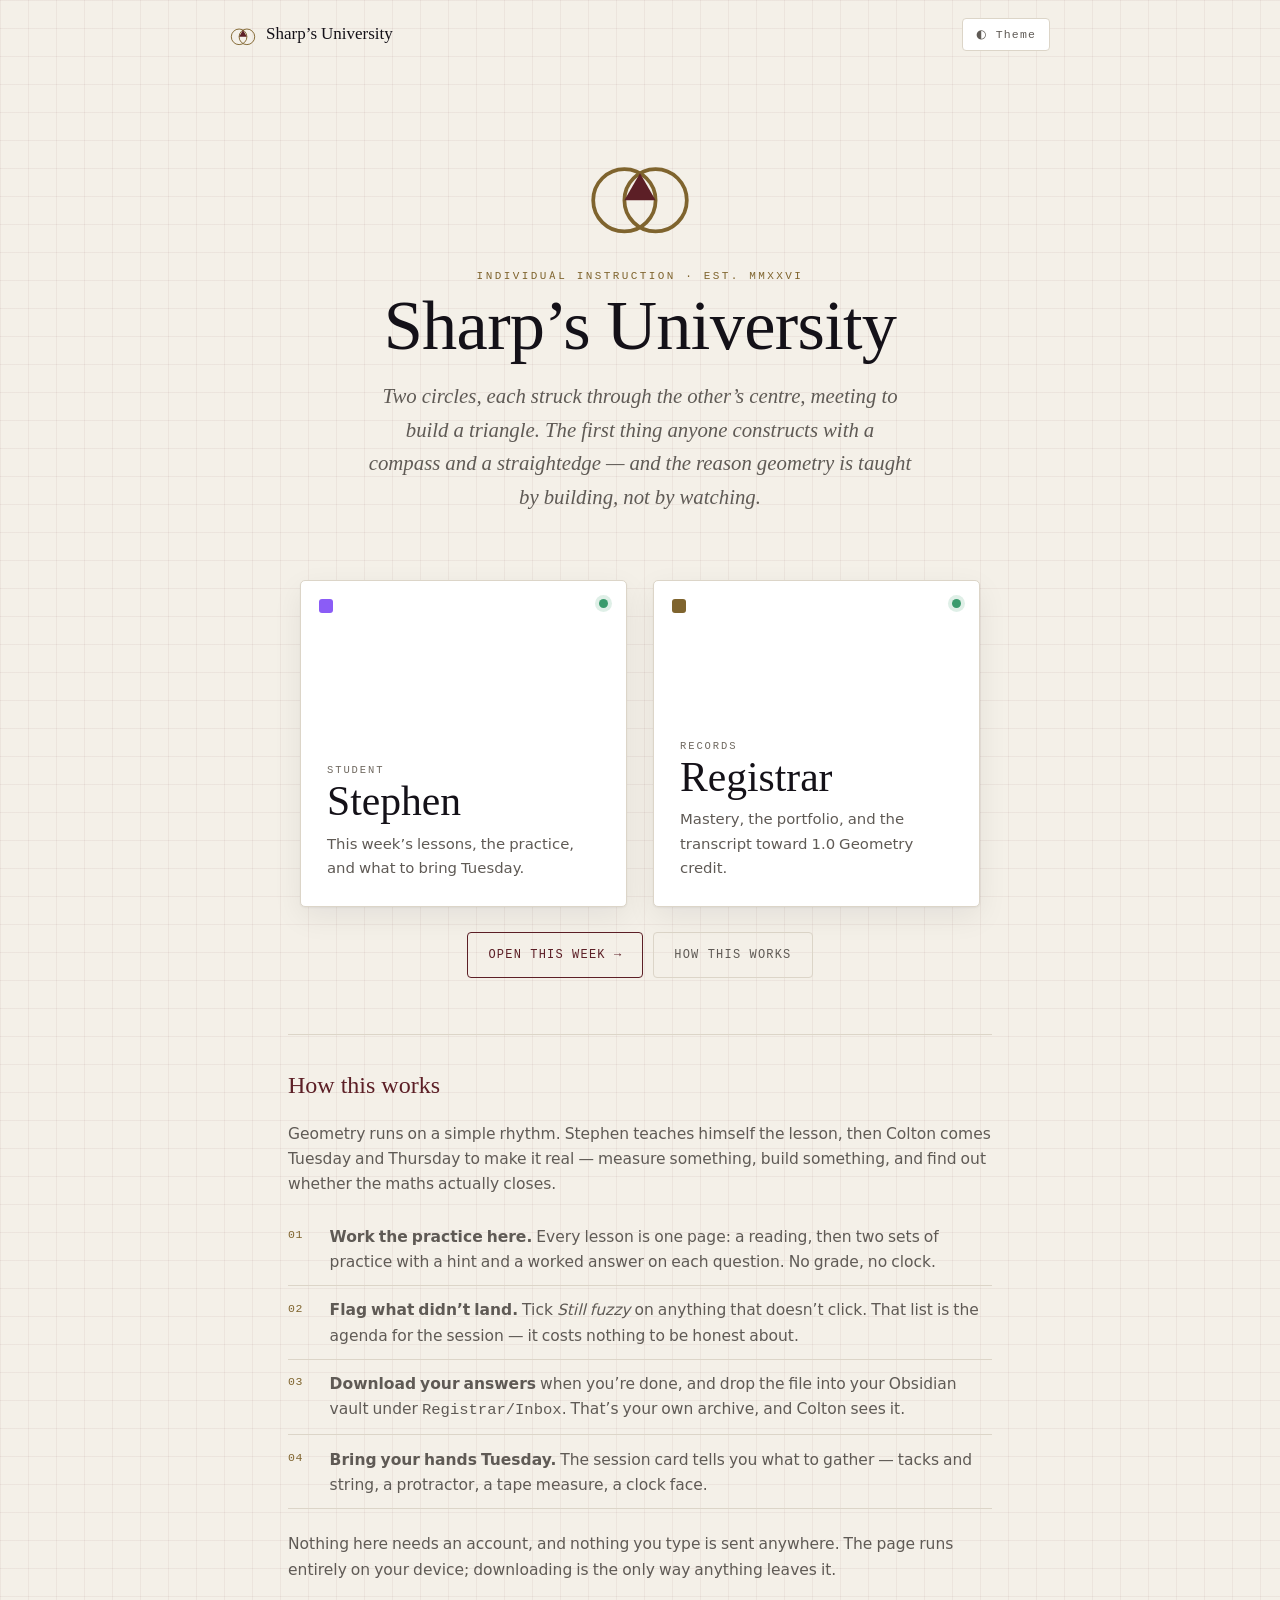
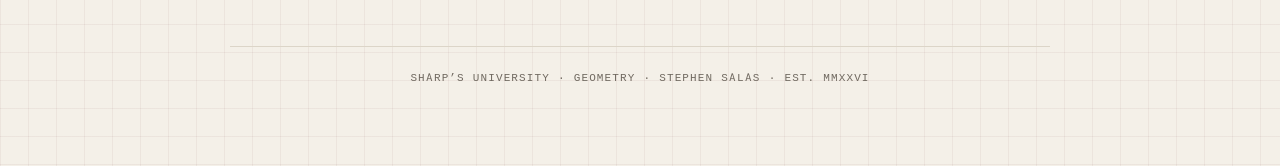
==== index.html @ f97bb742 "Sharp's University: door page, Stephen's week view, Registrar, and the first four lessons The site i" ====
<!doctype html>
<html lang="en">
<head>
<meta charset="utf-8">
<meta name="viewport" content="width=device-width,initial-scale=1">
<title>Sharp's University</title>
<meta name="description" content="Sharp's University — individual instruction. Geometry, for Stephen Salas.">
<meta name="theme-color" content="#5c1f26">
<link rel="icon" href="assets/su-mark.svg" type="image/svg+xml">
<link rel="stylesheet" href="assets/su.css">
</head>
<body>
<div class="wrap">

  <div class="topbar">
    <a class="brandline" href="./">
      <svg viewBox="0 0 100 100" aria-hidden="true">
        <circle cx="35" cy="57" r="30" fill="none" stroke="var(--accent)" stroke-width="3.6"/>
        <circle cx="65" cy="57" r="30" fill="none" stroke="var(--accent)" stroke-width="3.6"/>
        <path d="M35 57 L65 57 L50 31.02 Z" fill="var(--primary)"/>
      </svg>
      <b>Sharp&rsquo;s University</b>
    </a>
    <button class="themebtn" id="themebtn">◐ Theme</button>
  </div>

  <header class="mast">
    <svg class="mark" viewBox="0 0 100 100" role="img" aria-label="Sharp's University">
      <circle cx="35" cy="57" r="30" fill="none" stroke="var(--accent)" stroke-width="3.6"/>
      <circle cx="65" cy="57" r="30" fill="none" stroke="var(--accent)" stroke-width="3.6"/>
      <path d="M35 57 L65 57 L50 31.02 Z" fill="var(--primary)"/>
    </svg>
    <div class="eyebrow">Individual Instruction &middot; Est. MMXXVI</div>
    <h1>Sharp&rsquo;s University</h1>
    <p class="lede">Two circles, each struck through the other&rsquo;s centre, meeting to build a triangle.
      The first thing anyone constructs with a compass and a straightedge &mdash; and the reason
      geometry is taught by building, not by watching.</p>
  </header>

  <nav class="doors" aria-label="Choose a door">
    <a class="door door--student" href="stephen/">
      <span class="state" aria-hidden="true"></span>
      <span class="kick">Student</span>
      <span class="name">Stephen</span>
      <span class="desc">This week&rsquo;s lessons, the practice, and what to bring Tuesday.</span>
    </a>
    <a class="door door--registrar" href="registrar/">
      <span class="state" aria-hidden="true"></span>
      <span class="kick">Records</span>
      <span class="name">Registrar</span>
      <span class="desc">Mastery, the portfolio, and the transcript toward 1.0 Geometry credit.</span>
    </a>
  </nav>

  <div class="btnrow">
    <a class="btn" href="stephen/">Open this week &rarr;</a>
    <a class="btn btn--quiet" href="#how">How this works</a>
  </div>

  <section class="note" id="how">
    <h2>How this works</h2>
    <p>Geometry runs on a simple rhythm. Stephen teaches himself the lesson, then Colton comes
      Tuesday and Thursday to make it real &mdash; measure something, build something, and find out
      whether the maths actually closes.</p>
    <ol class="steps">
      <li><b>Work the practice here.</b> Every lesson is one page: a reading, then two sets of
        practice with a hint and a worked answer on each question. No grade, no clock.</li>
      <li><b>Flag what didn&rsquo;t land.</b> Tick <i>Still fuzzy</i> on anything that doesn&rsquo;t click.
        That list is the agenda for the session &mdash; it costs nothing to be honest about.</li>
      <li><b>Download your answers</b> when you&rsquo;re done, and drop the file into your Obsidian
        vault under <code>Registrar/Inbox</code>. That&rsquo;s your own archive, and Colton sees it.</li>
      <li><b>Bring your hands Tuesday.</b> The session card tells you what to gather &mdash; tacks and
        string, a protractor, a tape measure, a clock face.</li>
    </ol>
    <p style="margin-top:1.4rem">Nothing here needs an account, and nothing you type is sent anywhere.
      The page runs entirely on your device; downloading is the only way anything leaves it.</p>
  </section>

  <footer>SHARP&rsquo;S UNIVERSITY &middot; GEOMETRY &middot; STEPHEN SALAS &middot; EST. MMXXVI</footer>
</div>

<script>
(function () {
  var root = document.documentElement, btn = document.getElementById('themebtn');
  // remember the choice across pages; harmless if storage is unavailable
  try { var saved = localStorage.getItem('su-theme'); if (saved) root.setAttribute('data-theme', saved); } catch (e) {}
  btn.addEventListener('click', function () {
    var cur = root.getAttribute('data-theme') ||
      (matchMedia('(prefers-color-scheme:dark)').matches ? 'dark' : 'light');
    var next = cur === 'dark' ? 'light' : 'dark';
    root.setAttribute('data-theme', next);
    try { localStorage.setItem('su-theme', next); } catch (e) {}
  });
})();
</script>
</body>
</html>
---- assets/su.css ----
/* ============================================================================
 * SHARP'S UNIVERSITY — site stylesheet
 *
 * The public mirror of the vault. Same law, same palette, same faces, so a
 * student who opens the site and a student who opens Obsidian are looking at
 * one school — squares are identity, circles are state, oxblood is constant and
 * the course hue is the variable.
 *
 * Every colour here is the contrast-verified set: --ink, --muted, --faint,
 * --primary, --accent all clear 4.5:1 on both --paper and --surface, in both
 * themes. Brass has two values because it has two grounds.
 * ========================================================================== */

@font-face { font-family:"Spectral"; src:url("fonts/spectral.woff2") format("woff2"); font-weight:200 800; font-display:swap; }
@font-face { font-family:"Inter";    src:url("fonts/inter.woff2")    format("woff2"); font-weight:100 900; font-display:swap; }
@font-face { font-family:"DM Mono";  src:url("fonts/dm-mono.woff2")  format("woff2"); font-weight:300 500; font-display:swap; }

:root{
  --paper:#f4f0e8; --surface:#fff; --surface-2:#ede8dc;
  --ink:#141118; --muted:#5f5a55; --faint:#706960;
  --primary:#5c1f26; --accent:#7f642e; --accent-soft:#f0e7d3;
  --line:#dcd5c8; --grid:rgba(92,31,38,.055);
  --course:#8b5cf6;
  --shadow:0 1px 2px rgba(20,17,24,.05),0 10px 30px rgba(20,17,24,.07);
  --serif:"Spectral",Georgia,serif;
  --sans:"Inter",ui-sans-serif,system-ui,-apple-system,sans-serif;
  --mono:"DM Mono",ui-monospace,Consolas,monospace;
  --ease:cubic-bezier(.22,.61,.36,1);
}
@media (prefers-color-scheme: dark){
  :root{
    --paper:#0d1322; --surface:#171e30; --surface-2:#1e2739;
    --ink:#f2efea; --muted:#9a938c; --faint:#8b8579;
    --primary:#d4b063; --accent:#d98892; --accent-soft:#31191d;
    --line:#2c3644; --grid:rgba(212,176,99,.06);
    --shadow:0 1px 2px rgba(0,0,0,.3),0 12px 34px rgba(0,0,0,.35);
  }
}
:root[data-theme="dark"]{
  --paper:#0d1322; --surface:#171e30; --surface-2:#1e2739;
  --ink:#f2efea; --muted:#9a938c; --faint:#8b8579;
  --primary:#d4b063; --accent:#d98892; --accent-soft:#31191d;
  --line:#2c3644; --grid:rgba(212,176,99,.06);
}
:root[data-theme="light"]{
  --paper:#f4f0e8; --surface:#fff; --surface-2:#ede8dc;
  --ink:#141118; --muted:#5f5a55; --faint:#706960;
  --primary:#5c1f26; --accent:#7f642e; --accent-soft:#f0e7d3;
  --line:#dcd5c8; --grid:rgba(92,31,38,.055);
}

*{box-sizing:border-box}
html{-webkit-text-size-adjust:100%;scroll-behavior:smooth}
body{
  margin:0; min-height:100vh;
  background:var(--paper); color:var(--ink);
  font-family:var(--sans); line-height:1.62;
  background-image:
    linear-gradient(var(--grid) 1px,transparent 1px),
    linear-gradient(90deg,var(--grid) 1px,transparent 1px);
  background-size:28px 28px;
  -webkit-font-smoothing:antialiased;
}
img,svg{max-width:100%}
.wrap{max-width:900px;margin:0 auto;padding:0 clamp(18px,5vw,40px) 5rem}

/* chrome */
.topbar{display:flex;justify-content:space-between;align-items:center;padding:18px 0}
.brandline{display:flex;align-items:center;gap:10px;text-decoration:none;color:inherit}
.brandline svg{width:26px;height:26px;flex:0 0 auto}
.brandline b{font-family:var(--serif);font-weight:400;font-size:17px;color:var(--ink)}
.themebtn{font-family:var(--mono);font-size:11.5px;letter-spacing:.1em;color:var(--muted);
  background:var(--surface);border:1px solid var(--line);border-radius:4px;padding:8px 13px;cursor:pointer}
.themebtn:hover{color:var(--primary);border-color:var(--primary)}

/* masthead */
.mast{text-align:center;padding:clamp(2rem,7vw,4.5rem) 0 1rem}
.mast .mark{width:clamp(76px,13vw,104px);height:auto;margin:0 auto 1.4rem;display:block}
.eyebrow{font-family:var(--mono);font-size:11px;letter-spacing:.22em;text-transform:uppercase;color:var(--accent)}
h1{font-family:var(--serif);font-weight:400;font-size:clamp(2.6rem,7vw,4.4rem);line-height:1.02;
  margin:.5rem 0 .3rem;letter-spacing:-.01em}
.lede{font-family:var(--serif);font-style:italic;font-size:clamp(1.05rem,2.2vw,1.3rem);
  color:var(--muted);max-width:34rem;margin:1rem auto 0}

/* doors — square = identity, circle = state */
.doors{display:grid;grid-template-columns:repeat(auto-fit,minmax(240px,1fr));
  gap:clamp(14px,2.6vw,26px);max-width:680px;margin:3rem auto 1rem}
.door{
  position:relative;aspect-ratio:1/1;display:flex;flex-direction:column;justify-content:flex-end;
  padding:clamp(18px,2.4vw,26px);text-decoration:none;color:inherit;
  background:var(--surface);border:1px solid var(--line);border-radius:5px;box-shadow:var(--shadow);
  transition:transform .35s var(--ease),border-color .3s ease,box-shadow .3s ease;
}
.door:hover{transform:translateY(-5px);border-color:var(--accent-c,var(--primary));
  box-shadow:0 0 0 1px var(--accent-c,var(--primary)),0 22px 48px -22px var(--accent-c,var(--primary))}
.door::before{content:"";position:absolute;top:18px;left:18px;width:14px;height:14px;
  border-radius:3px;background:var(--accent-c,var(--primary))}       /* identity */
.door .state{position:absolute;top:18px;right:18px;width:9px;height:9px;border-radius:50%;
  background:#3a9b6d;box-shadow:0 0 0 4px rgba(58,155,109,.16)}      /* state */
.door .kick{font-family:var(--mono);font-size:10.5px;letter-spacing:.18em;text-transform:uppercase;color:var(--faint)}
.door .name{font-family:var(--serif);font-weight:400;font-size:clamp(1.9rem,4vw,2.6rem);line-height:1.05;margin-top:.15rem}
.door .desc{color:var(--muted);font-size:.93rem;margin-top:.45rem}
.door--student{--accent-c:var(--course)}
.door--registrar{--accent-c:var(--accent)}

/* buttons + sections */
.btnrow{display:flex;justify-content:center;gap:10px;flex-wrap:wrap;margin-top:1.6rem}
.btn{font-family:var(--mono);font-size:12px;letter-spacing:.1em;text-transform:uppercase;text-decoration:none;
  color:var(--primary);border:1px solid var(--primary);border-radius:4px;padding:12px 20px;
  transition:background .2s ease,color .2s ease}
.btn:hover{background:var(--primary);color:var(--paper)}
.btn--quiet{color:var(--muted);border-color:var(--line)}
.btn--quiet:hover{background:none;color:var(--primary);border-color:var(--primary)}

.note{max-width:44rem;margin:3.5rem auto 0;padding-top:2rem;border-top:1px solid var(--line);color:var(--muted);font-size:.97rem}
.note h2{font-family:var(--serif);font-weight:400;font-size:1.5rem;color:var(--primary);margin:0 0 .6rem}
.steps{list-style:none;padding:0;counter-reset:s;margin:1rem 0 0}
.steps li{counter-increment:s;position:relative;padding:.7rem 0 .7rem 2.6rem;border-bottom:1px solid var(--line)}
.steps li::before{content:counter(s,decimal-leading-zero);position:absolute;left:0;top:.85rem;
  font-family:var(--mono);font-size:11.5px;color:var(--accent);letter-spacing:.06em}

footer{margin-top:4rem;padding-top:1.4rem;border-top:1px solid var(--line);
  font-family:var(--mono);font-size:11px;letter-spacing:.1em;color:var(--faint);text-align:center}

@media print{
  body{background:#fff}
  .themebtn,.doors,.btnrow{display:none}
}
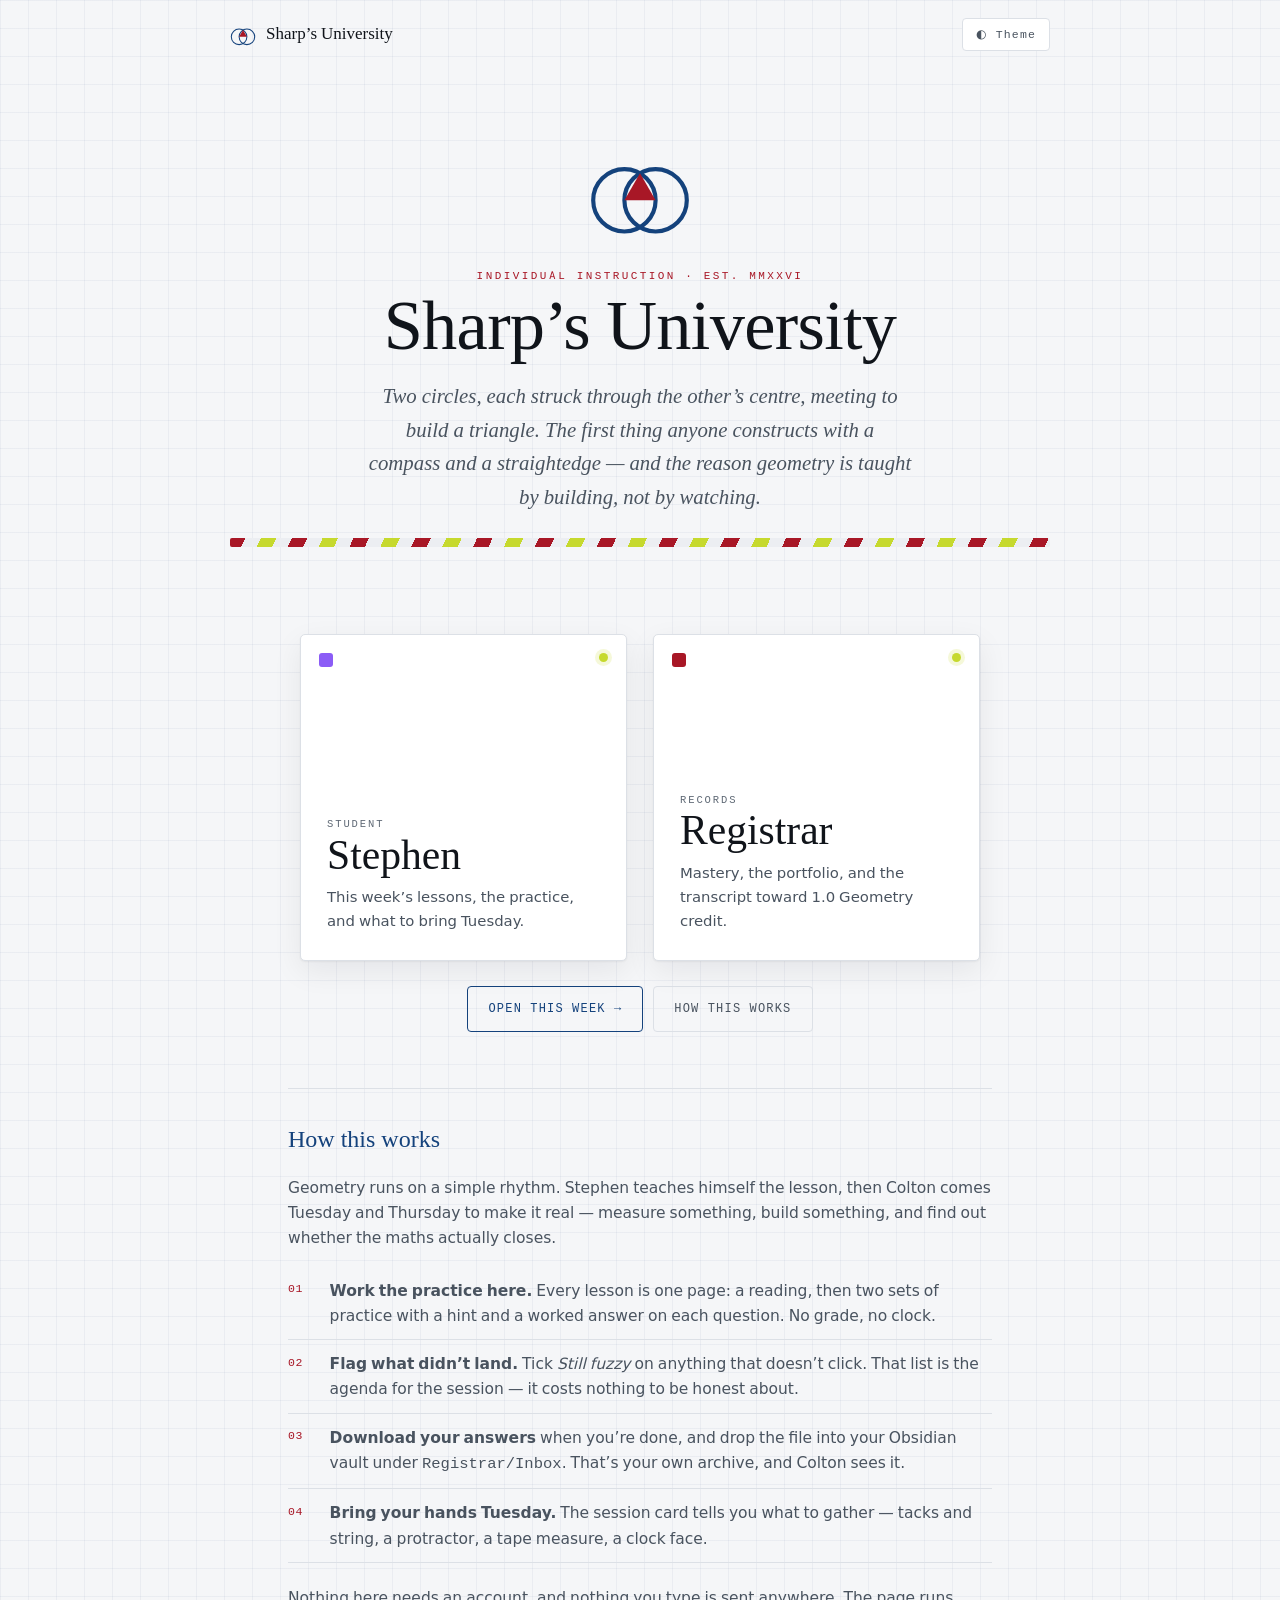
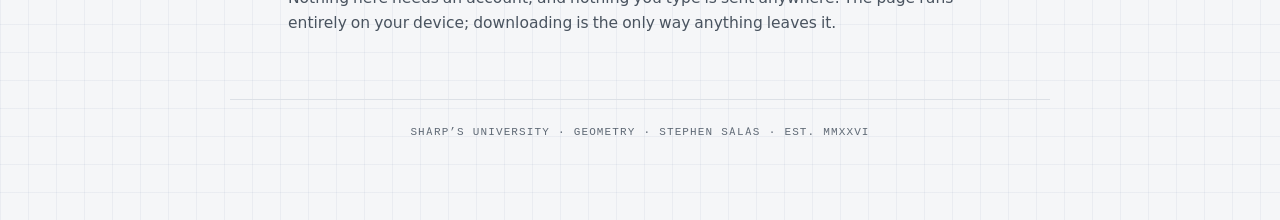
==== commit 96eff2b4: "Rebrand: first-responder palette — duty black, signal blue, alarm red, hi-vis Oxblood and brass are " ====
--- a/index.html
+++ b/index.html
@@ -5,7 +5,7 @@
 <meta name="viewport" content="width=device-width,initial-scale=1">
 <title>Sharp's University</title>
 <meta name="description" content="Sharp's University — individual instruction. Geometry, for Stephen Salas.">
-<meta name="theme-color" content="#5c1f26">
+<meta name="theme-color" content="#14427c">
 <link rel="icon" href="assets/su-mark.svg" type="image/svg+xml">
 <link rel="stylesheet" href="assets/su.css">
 </head>
@@ -15,9 +15,9 @@
   <div class="topbar">
     <a class="brandline" href="./">
       <svg viewBox="0 0 100 100" aria-hidden="true">
-        <circle cx="35" cy="57" r="30" fill="none" stroke="var(--accent)" stroke-width="3.6"/>
-        <circle cx="65" cy="57" r="30" fill="none" stroke="var(--accent)" stroke-width="3.6"/>
-        <path d="M35 57 L65 57 L50 31.02 Z" fill="var(--primary)"/>
+        <circle cx="35" cy="57" r="30" fill="none" stroke="var(--primary)" stroke-width="4"/>
+        <circle cx="65" cy="57" r="30" fill="none" stroke="var(--primary)" stroke-width="4"/>
+        <path d="M35 57 L65 57 L50 31.02 Z" fill="var(--accent)"/>
       </svg>
       <b>Sharp&rsquo;s University</b>
     </a>
@@ -26,15 +26,16 @@
 
   <header class="mast">
     <svg class="mark" viewBox="0 0 100 100" role="img" aria-label="Sharp's University">
-      <circle cx="35" cy="57" r="30" fill="none" stroke="var(--accent)" stroke-width="3.6"/>
-      <circle cx="65" cy="57" r="30" fill="none" stroke="var(--accent)" stroke-width="3.6"/>
-      <path d="M35 57 L65 57 L50 31.02 Z" fill="var(--primary)"/>
+      <circle cx="35" cy="57" r="30" fill="none" stroke="var(--primary)" stroke-width="4"/>
+      <circle cx="65" cy="57" r="30" fill="none" stroke="var(--primary)" stroke-width="4"/>
+      <path d="M35 57 L65 57 L50 31.02 Z" fill="var(--accent)"/>
     </svg>
     <div class="eyebrow">Individual Instruction &middot; Est. MMXXVI</div>
     <h1>Sharp&rsquo;s University</h1>
     <p class="lede">Two circles, each struck through the other&rsquo;s centre, meeting to build a triangle.
       The first thing anyone constructs with a compass and a straightedge &mdash; and the reason
       geometry is taught by building, not by watching.</p>
+  <div class="chev"></div>
   </header>
 
   <nav class="doors" aria-label="Choose a door">
--- a/assets/su.css
+++ b/assets/su.css
@@ -3,12 +3,14 @@
  *
  * The public mirror of the vault. Same law, same palette, same faces, so a
  * student who opens the site and a student who opens Obsidian are looking at
- * one school — squares are identity, circles are state, oxblood is constant and
+ * one school — squares are identity, circles are state, duty black leads and
  * the course hue is the variable.
  *
- * Every colour here is the contrast-verified set: --ink, --muted, --faint,
- * --primary, --accent all clear 4.5:1 on both --paper and --surface, in both
- * themes. Brass has two values because it has two grounds.
+ * First-responder palette: duty black #0E1116, signal blue #14427C, alarm red
+ * #A81726, hi-vis #C6D92E. Black-led with hi-vis is what keeps this clear of
+ * ALA's navy + red rather than reading as a sub-brand of it. Every value is
+ * contrast-verified on both grounds in both themes; hi-vis is an accent and a
+ * fill, never a field.
  * ========================================================================== */
 
 @font-face { font-family:"Spectral"; src:url("fonts/spectral.woff2") format("woff2"); font-weight:200 800; font-display:swap; }
@@ -16,11 +18,11 @@
 @font-face { font-family:"DM Mono";  src:url("fonts/dm-mono.woff2")  format("woff2"); font-weight:300 500; font-display:swap; }
 
 :root{
-  --paper:#f4f0e8; --surface:#fff; --surface-2:#ede8dc;
-  --ink:#141118; --muted:#5f5a55; --faint:#706960;
-  --primary:#5c1f26; --accent:#7f642e; --accent-soft:#f0e7d3;
-  --line:#dcd5c8; --grid:rgba(92,31,38,.055);
-  --course:#8b5cf6;
+  --paper:#f5f6f8; --surface:#fff; --surface-2:#eceef2;
+  --ink:#10141a; --muted:#49535f; --faint:#5f6975;
+  --primary:#14427c; --accent:#a81726; --accent-soft:#f7e4e6;
+  --line:#dce0e6; --grid:rgba(20,66,124,.05);
+  --course:#8b5cf6; --hivis:#c6d92e; --hivis-ink:#4f5806;
   --shadow:0 1px 2px rgba(20,17,24,.05),0 10px 30px rgba(20,17,24,.07);
   --serif:"Spectral",Georgia,serif;
   --sans:"Inter",ui-sans-serif,system-ui,-apple-system,sans-serif;
@@ -29,25 +31,31 @@
 }
 @media (prefers-color-scheme: dark){
   :root{
-    --paper:#0d1322; --surface:#171e30; --surface-2:#1e2739;
-    --ink:#f2efea; --muted:#9a938c; --faint:#8b8579;
-    --primary:#d4b063; --accent:#d98892; --accent-soft:#31191d;
-    --line:#2c3644; --grid:rgba(212,176,99,.06);
+    --paper:#0e1116; --surface:#171c24; --surface-2:#1f2530;
+    --ink:#eaeef3; --muted:#97a2b0; --faint:#828d9b;
+    --primary:#7fb2ff; --accent:#ff7a7a; --accent-soft:#2a1618;
+    --line:#242c38; --grid:rgba(127,178,255,.06); --hivis:#d8e64a; --hivis-ink:#0e1116;
     --shadow:0 1px 2px rgba(0,0,0,.3),0 12px 34px rgba(0,0,0,.35);
   }
 }
 :root[data-theme="dark"]{
-  --paper:#0d1322; --surface:#171e30; --surface-2:#1e2739;
-  --ink:#f2efea; --muted:#9a938c; --faint:#8b8579;
-  --primary:#d4b063; --accent:#d98892; --accent-soft:#31191d;
-  --line:#2c3644; --grid:rgba(212,176,99,.06);
+  --paper:#0e1116; --surface:#171c24; --surface-2:#1f2530;
+  --ink:#eaeef3; --muted:#97a2b0; --faint:#828d9b;
+  --primary:#7fb2ff; --accent:#ff7a7a; --accent-soft:#2a1618;
+  --line:#242c38; --grid:rgba(127,178,255,.06); --hivis:#d8e64a; --hivis-ink:#0e1116;
 }
 :root[data-theme="light"]{
-  --paper:#f4f0e8; --surface:#fff; --surface-2:#ede8dc;
-  --ink:#141118; --muted:#5f5a55; --faint:#706960;
-  --primary:#5c1f26; --accent:#7f642e; --accent-soft:#f0e7d3;
-  --line:#dcd5c8; --grid:rgba(92,31,38,.055);
+  --paper:#f5f6f8; --surface:#fff; --surface-2:#eceef2;
+  --ink:#10141a; --muted:#49535f; --faint:#5f6975;
+  --primary:#14427c; --accent:#a81726; --accent-soft:#f7e4e6;
+  --line:#dce0e6; --grid:rgba(20,66,124,.05); --hivis:#c6d92e; --hivis-ink:#4f5806;
 }
+
+/* the chevron — apparatus striping, used as a rule. Never wallpaper. */
+.chev{height:9px;border-radius:2px;margin:1.4rem 0;
+  background:repeating-linear-gradient(115deg,
+    var(--accent) 0 14px, transparent 14px 28px, var(--hivis) 28px 42px, transparent 42px 56px),
+  var(--surface-2)}
 
 *{box-sizing:border-box}
 html{-webkit-text-size-adjust:100%;scroll-behavior:smooth}
@@ -96,12 +104,14 @@
 .door::before{content:"";position:absolute;top:18px;left:18px;width:14px;height:14px;
   border-radius:3px;background:var(--accent-c,var(--primary))}       /* identity */
 .door .state{position:absolute;top:18px;right:18px;width:9px;height:9px;border-radius:50%;
-  background:#3a9b6d;box-shadow:0 0 0 4px rgba(58,155,109,.16)}      /* state */
+  background:var(--hivis);box-shadow:0 0 0 4px rgba(198,217,46,.18)}      /* state */
 .door .kick{font-family:var(--mono);font-size:10.5px;letter-spacing:.18em;text-transform:uppercase;color:var(--faint)}
 .door .name{font-family:var(--serif);font-weight:400;font-size:clamp(1.9rem,4vw,2.6rem);line-height:1.05;margin-top:.15rem}
 .door .desc{color:var(--muted);font-size:.93rem;margin-top:.45rem}
 .door--student{--accent-c:var(--course)}
 .door--registrar{--accent-c:var(--accent)}
+.door--line{--accent-c:var(--hivis)}
+.door--turnin{--accent-c:var(--accent)}
 
 /* buttons + sections */
 .btnrow{display:flex;justify-content:center;gap:10px;flex-wrap:wrap;margin-top:1.6rem}
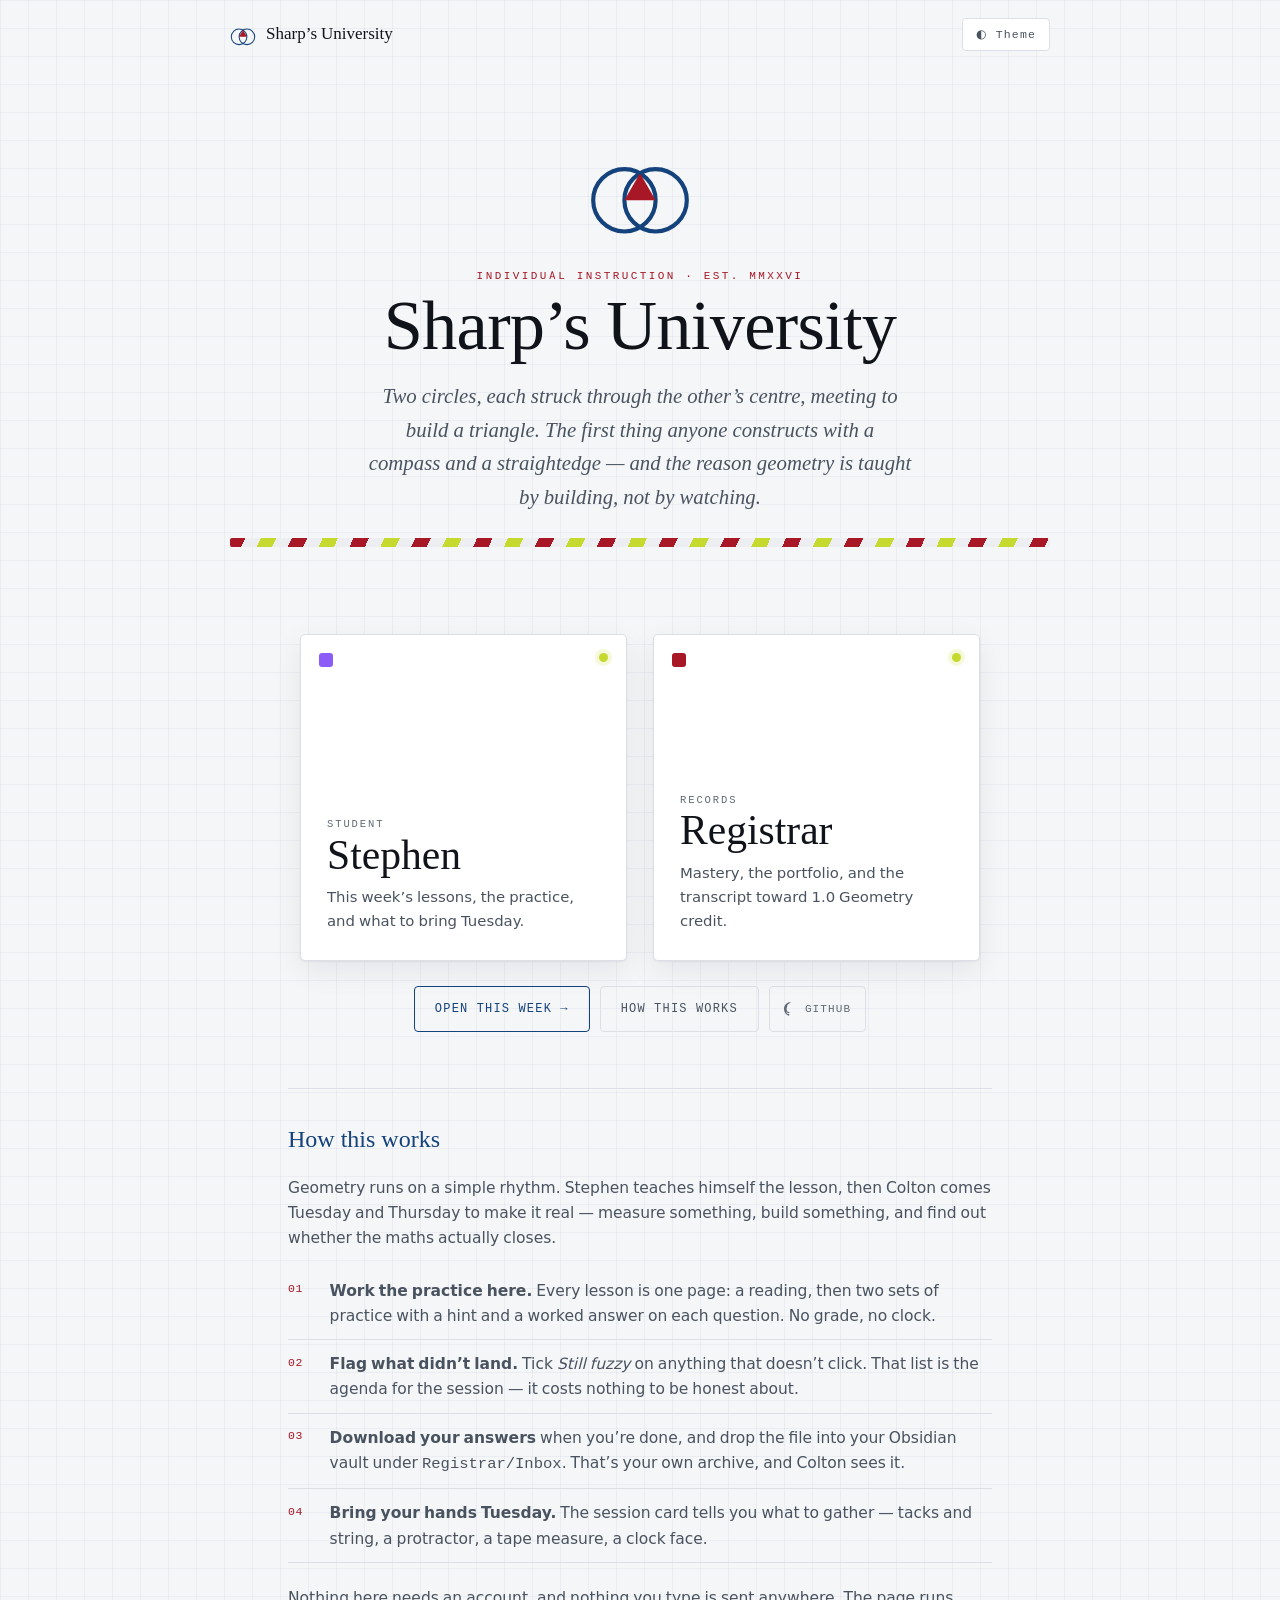
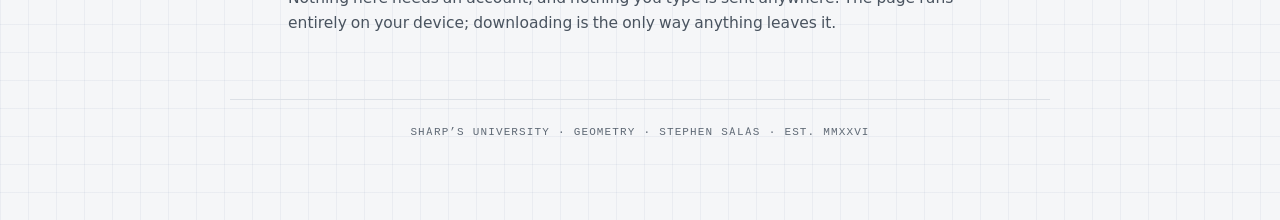
==== commit 30713f8e: "Door: small GitHub link back to the repo Kept deliberately quiet — it is for Colton, not for Stephen" ====
--- a/index.html
+++ b/index.html
@@ -56,6 +56,7 @@
   <div class="btnrow">
     <a class="btn" href="stephen/">Open this week &rarr;</a>
     <a class="btn btn--quiet" href="#how">How this works</a>
+    <a class="btn btn--repo" href="https://github.com/coltonsharpsconsulting-cloud/SharpsUniversity" target="_blank" rel="noopener" title="Source on GitHub"><svg viewBox="0 0 16 16" aria-hidden="true"><path d="M8 0C3.58 0 0 3.58 0 8c0 3.54 2.29 6.53 5.47 7.59.4.07.55-.17.55-.38 0-.19-.01-.82-.01-1.49-2.01.37-2.53-.49-2.69-.94-.09-.23-.48-.94-.82-1.13-.28-.15-.68-.52-.01-.53.63-.011.08.58 1.23.82.72 1.21 1.87.87 2.33.66.07-.52.28-.87.51-1.07-1.78-.2-3.64-.89-3.64-3.95 0-.87.31-1.59.82-2.15-.08-.2-.36-1.02.08-2.120 0 .67-.21 2.2.82a7.42 7.42 0 0 1 2-.27c.68 0 1.36.09 2 .27 1.53-1.04 2.2-.82 2.2-.82.44 1.1.16 1.92.08 2.12.51.56.82 1.27.82 2.15 0 3.07-1.87 3.75-3.65 3.95.29.25.54.73.54 1.48 0 1.07-.01 1.93-.01 2.2 0 .21.15.46.55.38A8.01 8.01 0 0 0 16 8c0-4.42-3.58-8-8-8Z"/></svg>GitHub</a>
   </div>
 
   <section class="note" id="how">
--- a/assets/su.css
+++ b/assets/su.css
@@ -120,6 +120,11 @@
   transition:background .2s ease,color .2s ease}
 .btn:hover{background:var(--primary);color:var(--paper)}
 .btn--quiet{color:var(--muted);border-color:var(--line)}
+/* the repo link — deliberately quiet. It is for Colton, not for Stephen. */
+.btn--repo{display:inline-flex;align-items:center;gap:7px;color:var(--faint);border-color:var(--line);
+  font-size:11px;padding:9px 14px}
+.btn--repo svg{width:14px;height:14px;fill:currentColor}
+.btn--repo:hover{color:var(--primary);border-color:var(--primary);background:none}
 .btn--quiet:hover{background:none;color:var(--primary);border-color:var(--primary)}
 
 .note{max-width:44rem;margin:3.5rem auto 0;padding-top:2rem;border-top:1px solid var(--line);color:var(--muted);font-size:.97rem}
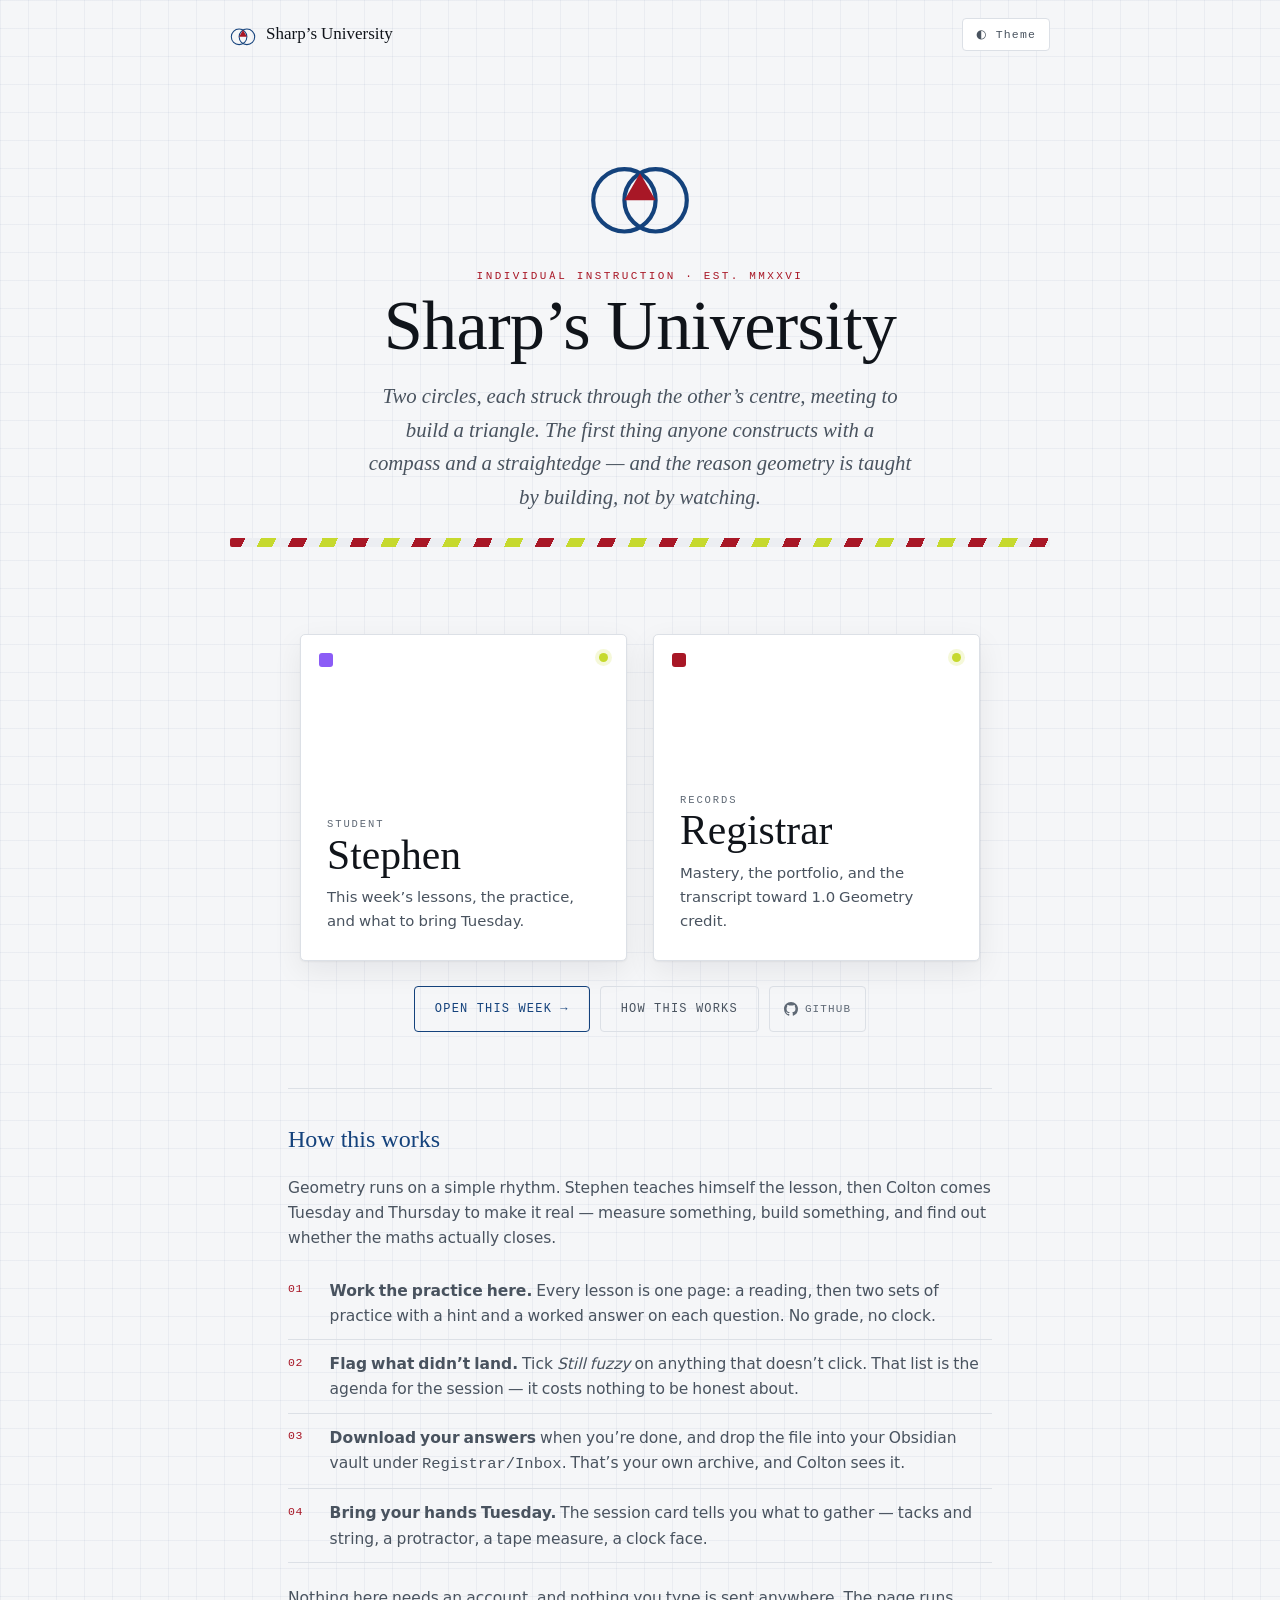
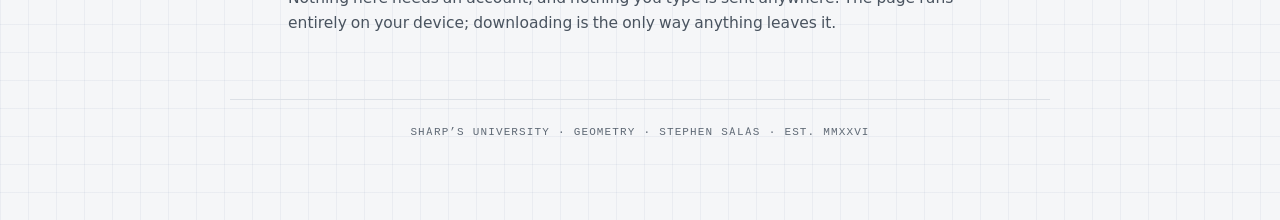
==== commit 92ece2ac: "Fix the GitHub mark — the hand-compressed path was rendering as a crescent" ====
--- a/index.html
+++ b/index.html
@@ -56,7 +56,7 @@
   <div class="btnrow">
     <a class="btn" href="stephen/">Open this week &rarr;</a>
     <a class="btn btn--quiet" href="#how">How this works</a>
-    <a class="btn btn--repo" href="https://github.com/coltonsharpsconsulting-cloud/SharpsUniversity" target="_blank" rel="noopener" title="Source on GitHub"><svg viewBox="0 0 16 16" aria-hidden="true"><path d="M8 0C3.58 0 0 3.58 0 8c0 3.54 2.29 6.53 5.47 7.59.4.07.55-.17.55-.38 0-.19-.01-.82-.01-1.49-2.01.37-2.53-.49-2.69-.94-.09-.23-.48-.94-.82-1.13-.28-.15-.68-.52-.01-.53.63-.011.08.58 1.23.82.72 1.21 1.87.87 2.33.66.07-.52.28-.87.51-1.07-1.78-.2-3.64-.89-3.64-3.95 0-.87.31-1.59.82-2.15-.08-.2-.36-1.02.08-2.120 0 .67-.21 2.2.82a7.42 7.42 0 0 1 2-.27c.68 0 1.36.09 2 .27 1.53-1.04 2.2-.82 2.2-.82.44 1.1.16 1.92.08 2.12.51.56.82 1.27.82 2.15 0 3.07-1.87 3.75-3.65 3.95.29.25.54.73.54 1.48 0 1.07-.01 1.93-.01 2.2 0 .21.15.46.55.38A8.01 8.01 0 0 0 16 8c0-4.42-3.58-8-8-8Z"/></svg>GitHub</a>
+    <a class="btn btn--repo" href="https://github.com/coltonsharpsconsulting-cloud/SharpsUniversity" target="_blank" rel="noopener" title="Source on GitHub"><svg viewBox="0 0 16 16" aria-hidden="true"><path d="M8 0C3.58 0 0 3.58 0 8c0 3.54 2.29 6.53 5.47 7.59.4.07.55-.17.55-.38 0-.19-.01-.82-.01-1.49-2.01.37-2.53-.49-2.69-.94-.09-.23-.48-.94-.82-1.13-.28-.15-.68-.52-.01-.53.63-.01 1.08.58 1.23.82.72 1.21 1.87.87 2.33.66.07-.52.28-.87.51-1.07-1.78-.2-3.64-.89-3.64-3.95 0-.87.31-1.59.82-2.15-.08-.2-.36-1.02.08-2.12 0 0 .67-.21 2.2.82.64-.18 1.32-.27 2-.27s1.36.09 2 .27c1.53-1.04 2.2-.82 2.2-.82.44 1.1.16 1.92.08 2.12.51.56.82 1.27.82 2.15 0 3.07-1.87 3.75-3.65 3.95.29.25.54.73.54 1.48 0 1.07-.01 1.93-.01 2.2 0 .21.15.46.55.38A8.013 8.013 0 0 0 16 8c0-4.42-3.58-8-8-8z"/></svg>GitHub</a>
   </div>
 
   <section class="note" id="how">
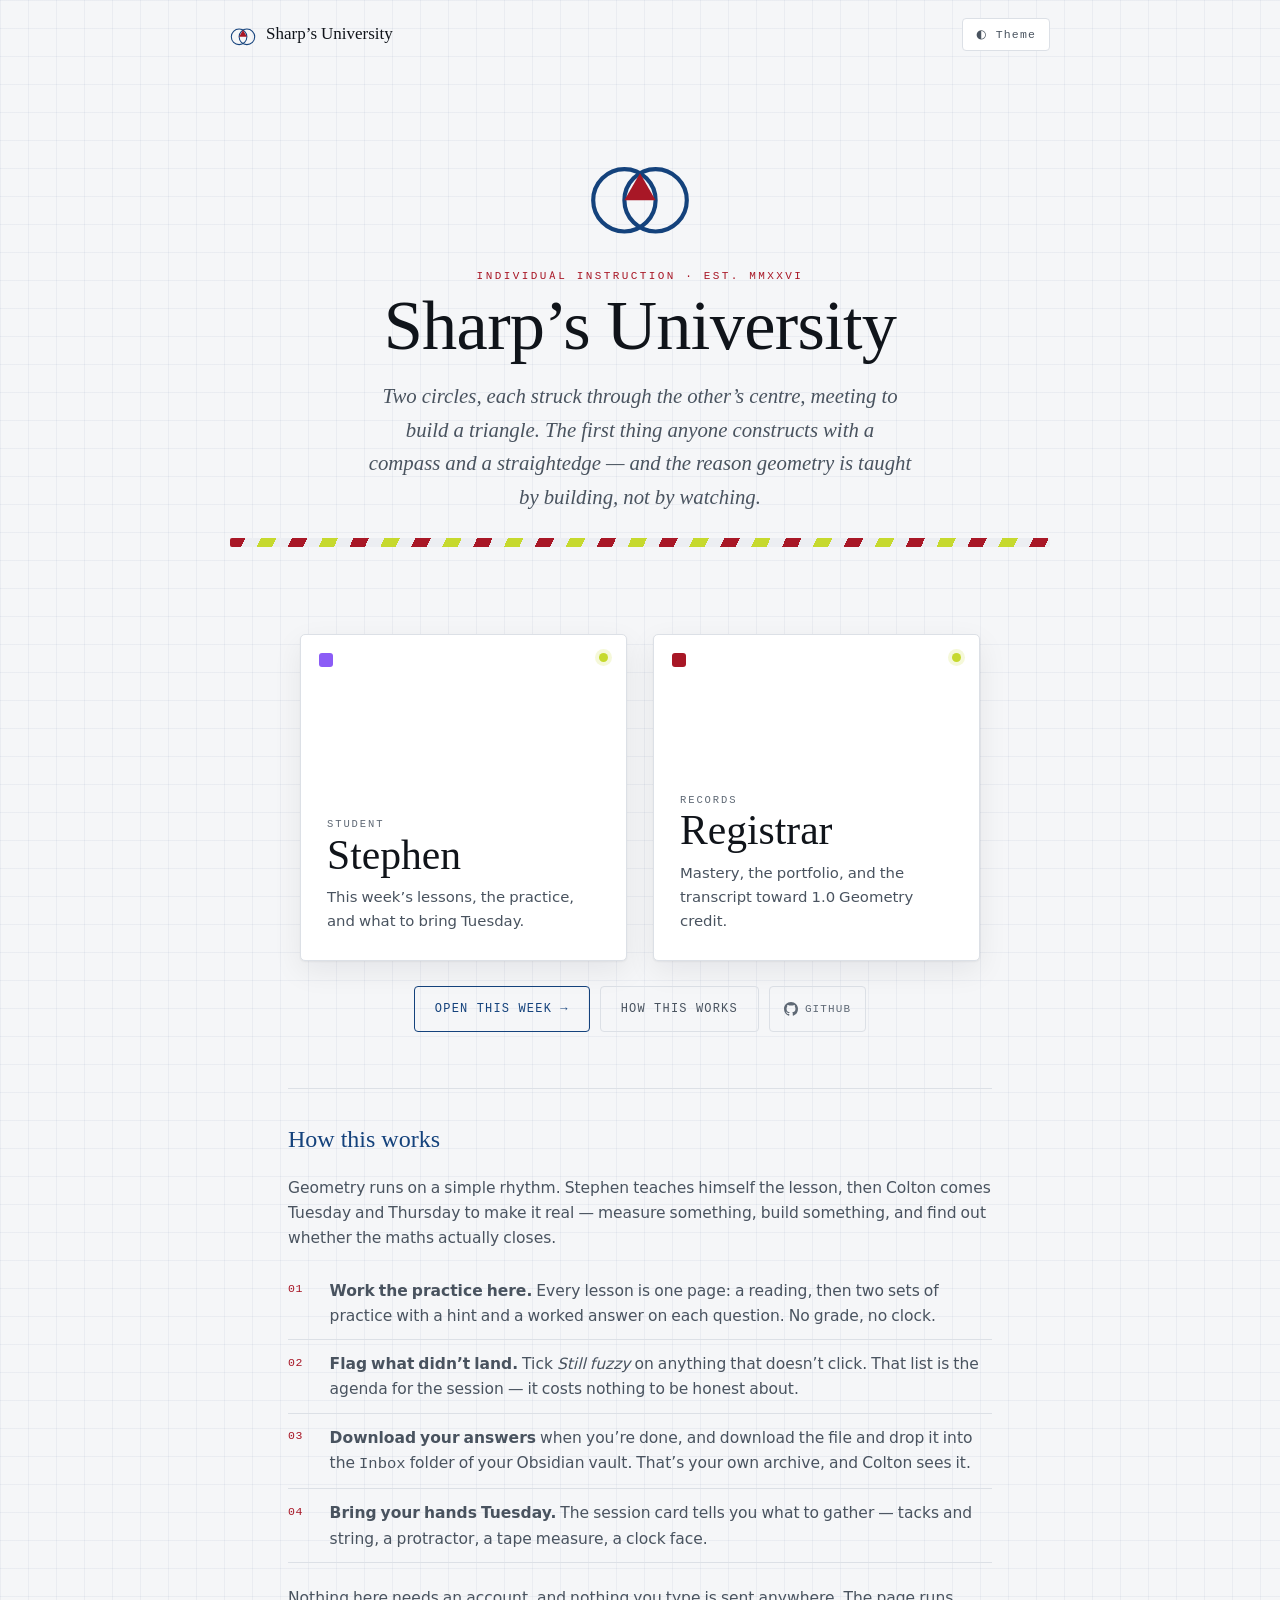
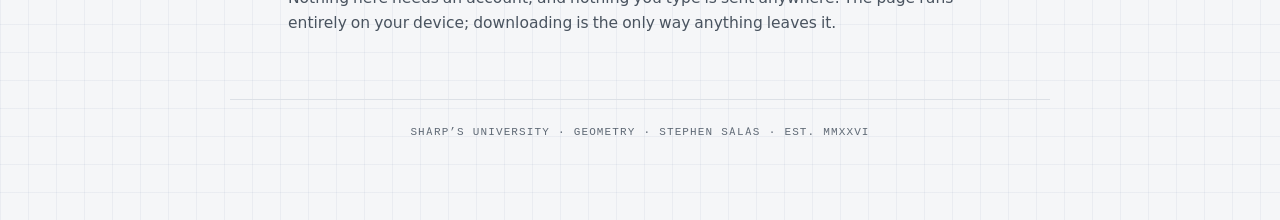
==== commit fe1fb67f: "One turn-in route: download, then drop it in the Inbox The copy-to-clipboard path is gone. Two ways " ====
--- a/index.html
+++ b/index.html
@@ -69,8 +69,7 @@
         practice with a hint and a worked answer on each question. No grade, no clock.</li>
       <li><b>Flag what didn&rsquo;t land.</b> Tick <i>Still fuzzy</i> on anything that doesn&rsquo;t click.
         That list is the agenda for the session &mdash; it costs nothing to be honest about.</li>
-      <li><b>Download your answers</b> when you&rsquo;re done, and drop the file into your Obsidian
-        vault under <code>Registrar/Inbox</code>. That&rsquo;s your own archive, and Colton sees it.</li>
+      <li><b>Download your answers</b> when you&rsquo;re done, and download the file and drop it into the <code>Inbox</code> folder of your Obsidian vault. That&rsquo;s your own archive, and Colton sees it.</li>
       <li><b>Bring your hands Tuesday.</b> The session card tells you what to gather &mdash; tacks and
         string, a protractor, a tape measure, a clock face.</li>
     </ol>
